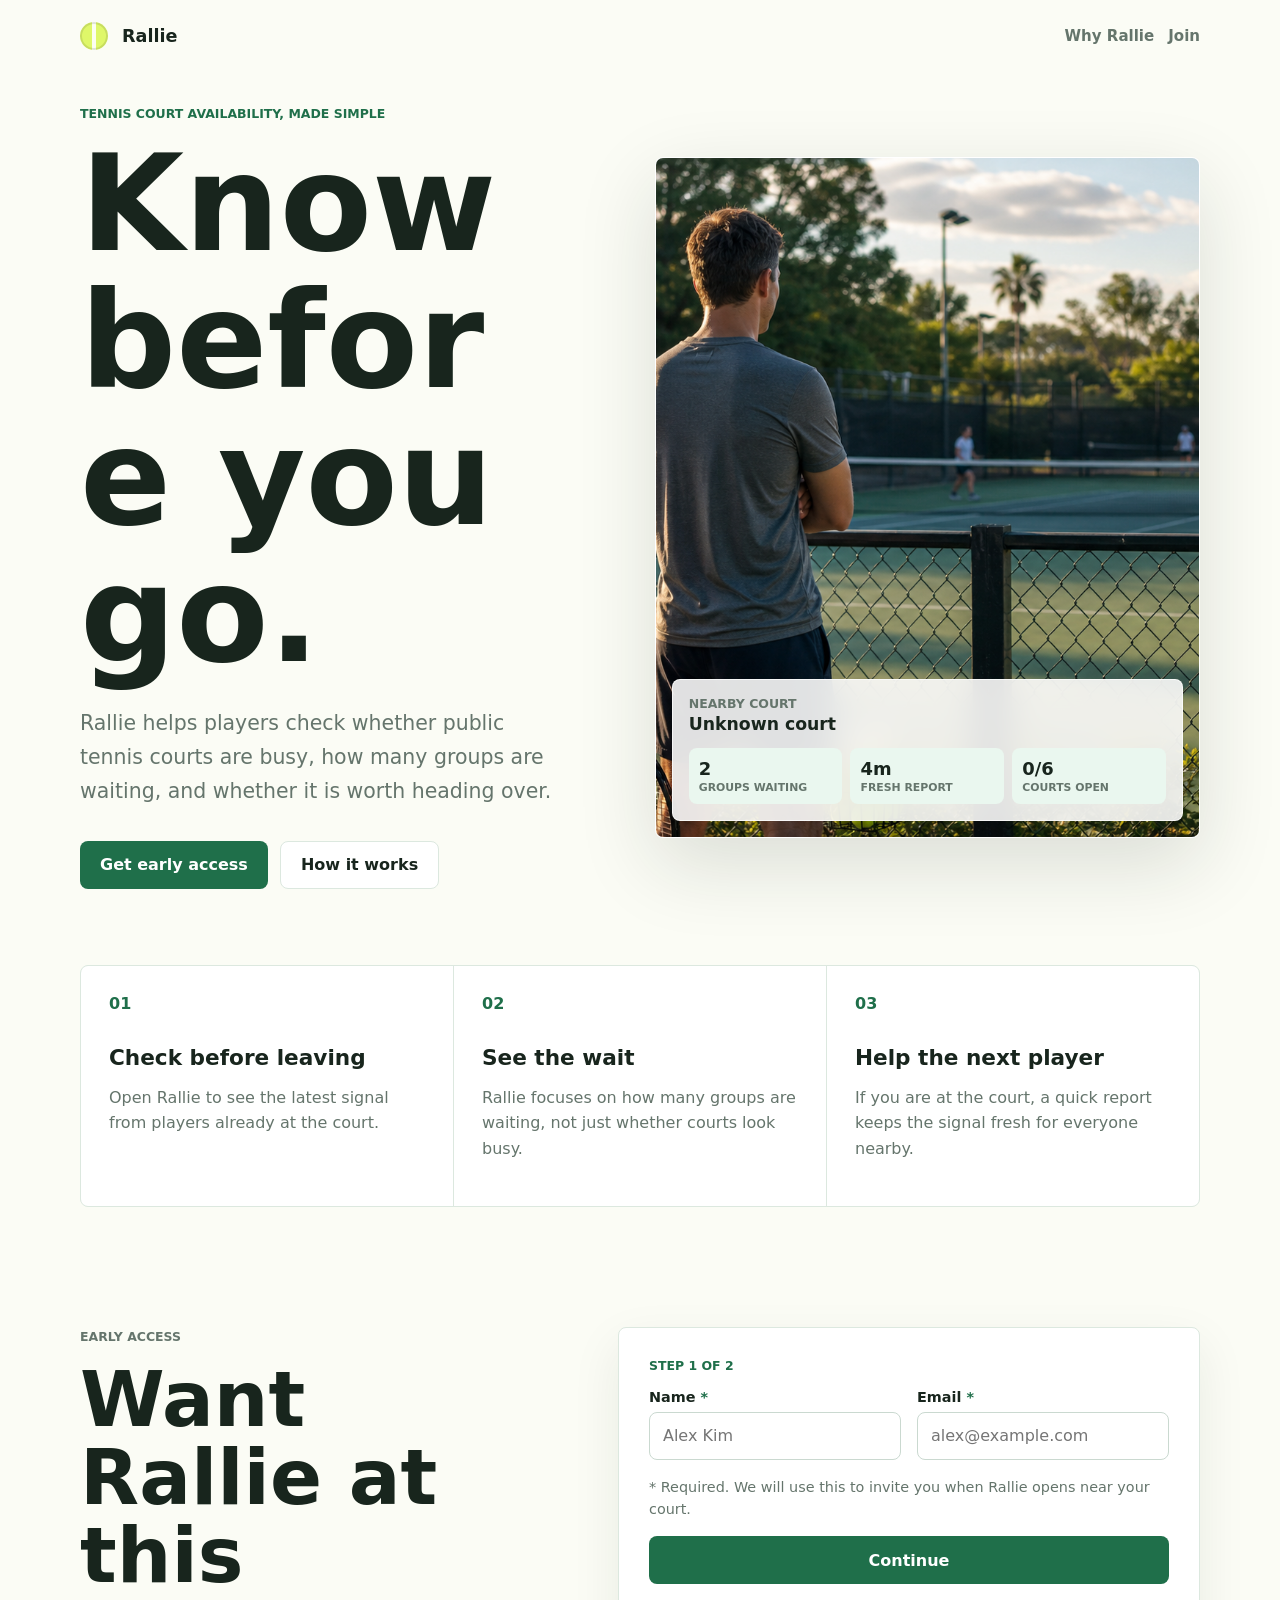
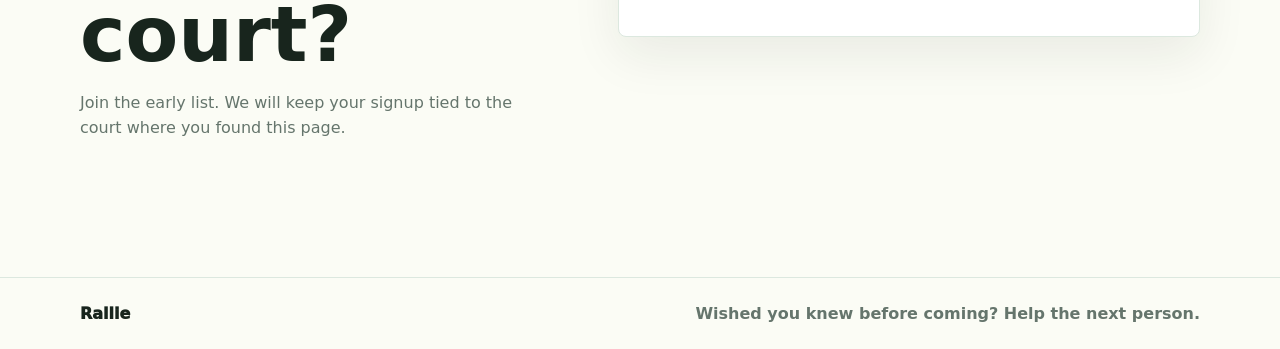
==== outputs/rallie-home/index.html @ 40f1c39b "Initial commit" ====
<!doctype html>
<html lang="en">
  <head>
    <meta charset="utf-8" />
    <meta name="viewport" content="width=device-width, initial-scale=1" />
    <title>Rallie | Tennis Court Availability</title>
    <meta
      name="description"
      content="Rallie helps tennis players know if public courts are worth heading to before they leave."
    />
    <link rel="preload" href="assets/rallie-courts-hero.png" as="image" />
    <link rel="stylesheet" href="styles.css" />
  </head>
  <body>
    <header class="nav">
      <a class="brand" href="#home" aria-label="Rallie home">
        <span class="ball" aria-hidden="true"></span>
        <span>Rallie</span>
      </a>
      <nav aria-label="Main navigation">
        <a href="#why">Why Rallie</a>
        <a href="#join">Join</a>
      </nav>
    </header>

    <main id="home">
      <section class="hero">
        <div class="hero-copy">
          <p class="kicker">Tennis court availability, made simple</p>
          <h1>Know before you go.</h1>
          <p class="lede">
            Rallie helps players check whether public tennis courts are busy,
            how many groups are waiting, and whether it is worth heading over.
          </p>
          <div class="actions">
            <a class="primary" href="#join">Get early access</a>
            <a class="secondary" href="#why">How it works</a>
          </div>
        </div>

        <div class="hero-card" aria-label="Rallie preview">
          <img src="assets/rallie-courts-hero.png" alt="Public tennis courts at golden hour" />
          <div class="signal-card">
            <div>
              <span>Nearby court</span>
              <strong id="previewCourt">Court from QR code</strong>
            </div>
            <div class="signal-grid">
              <p><strong>2</strong><span>groups waiting</span></p>
              <p><strong>4m</strong><span>fresh report</span></p>
              <p><strong>0/6</strong><span>courts open</span></p>
            </div>
          </div>
        </div>
      </section>

      <section class="strip" id="why" aria-label="How Rallie works">
        <article>
          <span>01</span>
          <h2>Check before leaving</h2>
          <p>Open Rallie to see the latest signal from players already at the court.</p>
        </article>
        <article>
          <span>02</span>
          <h2>See the wait</h2>
          <p>Rallie focuses on how many groups are waiting, not just whether courts look busy.</p>
        </article>
        <article>
          <span>03</span>
          <h2>Help the next player</h2>
          <p>If you are at the court, a quick report keeps the signal fresh for everyone nearby.</p>
        </article>
      </section>

      <section class="join" id="join">
        <div class="join-copy">
          <p class="kicker">Early access</p>
          <h2>Want Rallie at this court?</h2>
          <p>
            Join the early list. We will keep your signup tied to the court
            where you found this page.
          </p>
        </div>

        <form id="leadForm" class="form">
          <input type="hidden" id="sourceUrl" name="sourceUrl" />
          <input type="hidden" name="preferences" value="early_access" />

          <div class="form-step active" data-step="1">
            <div class="step-label">Step 1 of 2</div>
            <label>
              <span>Name <em>*</em></span>
              <input name="name" autocomplete="name" required placeholder="Alex Kim" />
            </label>

            <label>
              <span>Email <em>*</em></span>
              <input name="email" type="email" autocomplete="email" required placeholder="alex@example.com" />
            </label>

            <p class="fine-print">
              * Required. We will use this to invite you when Rallie opens near
              your court.
            </p>

            <button type="button" id="continueButton">Continue</button>
          </div>

          <div class="form-step" data-step="2">
            <div class="step-label">Step 2 of 2</div>
            <h3>Want the early invite first?</h3>
            <p class="step-copy">
              Add your phone number and we can send a quick early access invite
              when Rallie is ready for this court.
            </p>

            <label>
              <span>Phone</span>
              <input
                name="phone"
                type="tel"
                autocomplete="tel"
                placeholder="(555) 123-4567"
                data-phone-field
              />
            </label>

            <label class="check consent">
              <input type="checkbox" name="smsConsent" />
              <span>Text me an early access invite when Rallie is ready.</span>
            </label>

            <div class="form-actions">
              <button type="submit">Get early access</button>
              <button class="ghost-button" type="button" id="skipPhoneButton">Skip for now</button>
            </div>

            <p class="fine-print">
              By joining, you agree to receive Rallie updates. You can
              unsubscribe anytime. No phone? Use Skip for now.
            </p>
          </div>
          <div class="form-step success-step" data-step="success">
            <div class="reserved-badge" aria-hidden="true">Reservation held</div>
            <h3>Your Rallie reservation is on the board.</h3>
            <p class="step-copy">
              We tucked an early access invite under your name. When Rallie
              opens for this court, you will be one of the first to know.
            </p>
            <button type="button" id="anotherReservationButton">Add another reservation</button>
          </div>
          <p class="message" id="message" role="status" aria-live="polite"></p>
        </form>
      </section>
    </main>

    <footer>
      <span>Rallie</span>
      <span>Wished you knew before coming? Help the next person.</span>
    </footer>

    <script src="script.js"></script>
  </body>
</html>
---- outputs/rallie-home/styles.css ----
:root {
  --ink: #18251d;
  --muted: #65756c;
  --green: #1f6f4a;
  --mint: #eaf7ef;
  --lime: #dff769;
  --cream: #fbfcf5;
  --line: #dce8df;
  --white: #ffffff;
  --sky: #dff3fb;
  font-family:
    Inter, ui-sans-serif, system-ui, -apple-system, BlinkMacSystemFont, "Segoe UI",
    sans-serif;
}

* {
  box-sizing: border-box;
}

html {
  scroll-behavior: smooth;
}

body {
  margin: 0;
  background: var(--cream);
  color: var(--ink);
}

a {
  color: inherit;
  text-decoration: none;
}

.nav {
  display: flex;
  align-items: center;
  justify-content: space-between;
  width: min(1120px, calc(100% - 32px));
  margin: 0 auto;
  padding: 22px 0;
}

.brand,
.nav nav {
  display: flex;
  align-items: center;
  gap: 14px;
}

.brand {
  font-size: 1.1rem;
  font-weight: 900;
}

.ball {
  width: 28px;
  height: 28px;
  border-radius: 50%;
  background:
    linear-gradient(90deg, transparent 43%, rgba(255, 255, 255, 0.9) 43% 57%, transparent 57%),
    var(--lime);
  box-shadow: inset 0 0 0 2px rgba(24, 37, 29, 0.12);
}

.nav nav {
  color: var(--muted);
  font-size: 0.94rem;
  font-weight: 750;
}

.hero {
  display: grid;
  grid-template-columns: minmax(0, 0.9fr) minmax(360px, 1fr);
  gap: clamp(32px, 7vw, 84px);
  align-items: center;
  width: min(1120px, calc(100% - 32px));
  min-height: calc(100vh - 76px);
  margin: 0 auto;
  padding: 34px 0 76px;
}

.kicker {
  margin: 0 0 14px;
  color: var(--green);
  font-size: 0.78rem;
  font-weight: 900;
  letter-spacing: 0;
  text-transform: uppercase;
}

h1,
h2,
p {
  overflow-wrap: anywhere;
}

h1,
h2 {
  margin: 0;
  line-height: 1.02;
  letter-spacing: 0;
}

h1 {
  max-width: 620px;
  font-size: clamp(4rem, 11vw, 8.4rem);
}

.lede {
  max-width: 560px;
  margin: 24px 0 0;
  color: var(--muted);
  font-size: clamp(1.1rem, 2vw, 1.28rem);
  line-height: 1.65;
}

.actions {
  display: flex;
  flex-wrap: wrap;
  gap: 12px;
  margin-top: 32px;
}

.primary,
.secondary,
button {
  display: inline-flex;
  min-height: 48px;
  align-items: center;
  justify-content: center;
  border-radius: 8px;
  padding: 0 20px;
  font: inherit;
  font-weight: 850;
}

.primary,
button {
  border: 0;
  background: var(--green);
  color: white;
  cursor: pointer;
}

.secondary {
  border: 1px solid var(--line);
  background: white;
  color: var(--ink);
}

.hero-card {
  position: relative;
  overflow: hidden;
  border: 1px solid rgba(255, 255, 255, 0.72);
  border-radius: 8px;
  background: white;
  box-shadow: 0 26px 80px rgba(24, 37, 29, 0.14);
}

.hero-card img {
  display: block;
  width: 100%;
  aspect-ratio: 4 / 5;
  object-fit: cover;
}

.signal-card {
  position: absolute;
  right: 16px;
  bottom: 16px;
  left: 16px;
  border: 1px solid rgba(255, 255, 255, 0.7);
  border-radius: 8px;
  padding: 16px;
  background: rgba(255, 255, 255, 0.88);
  backdrop-filter: blur(16px);
}

.signal-card span {
  display: block;
  color: var(--muted);
  font-size: 0.78rem;
  font-weight: 800;
  text-transform: uppercase;
}

.signal-card strong {
  display: block;
  margin-top: 3px;
  font-size: 1.08rem;
}

.signal-grid {
  display: grid;
  grid-template-columns: repeat(3, minmax(0, 1fr));
  gap: 8px;
  margin-top: 14px;
}

.signal-grid p {
  margin: 0;
  border-radius: 8px;
  padding: 10px;
  background: var(--mint);
}

.signal-grid p strong {
  margin: 0;
  font-size: 1.12rem;
}

.signal-grid p span {
  margin-top: 2px;
  font-size: 0.68rem;
}

.strip {
  display: grid;
  grid-template-columns: repeat(3, minmax(0, 1fr));
  gap: 1px;
  overflow: hidden;
  width: min(1120px, calc(100% - 32px));
  margin: 0 auto;
  border: 1px solid var(--line);
  border-radius: 8px;
  background: var(--line);
}

.strip article {
  min-height: 210px;
  padding: 28px;
  background: white;
}

.strip span {
  color: var(--green);
  font-weight: 900;
}

.strip h2 {
  margin-top: 34px;
  font-size: 1.35rem;
}

.strip p,
.join-copy p {
  color: var(--muted);
  line-height: 1.6;
}

.join {
  display: grid;
  grid-template-columns: minmax(0, 0.78fr) minmax(360px, 1fr);
  gap: clamp(32px, 7vw, 84px);
  align-items: start;
  width: min(1120px, calc(100% - 32px));
  margin: 0 auto;
  padding: clamp(72px, 10vw, 120px) 0;
}

.join h2 {
  font-size: clamp(2.35rem, 6vw, 5rem);
}

.form {
  border: 1px solid var(--line);
  border-radius: 8px;
  padding: clamp(20px, 4vw, 30px);
  background: white;
  box-shadow: 0 18px 50px rgba(24, 37, 29, 0.08);
}

.form-step {
  display: none;
  grid-template-columns: repeat(2, minmax(0, 1fr));
  gap: 16px;
  opacity: 0;
  transform: translateY(8px);
}

.form-step.active {
  display: grid;
  opacity: 1;
  transform: translateY(0);
  animation: stepIn 180ms ease-out;
}

.step-label,
.step-copy,
.fine-print,
.form-step h3 {
  grid-column: 1 / -1;
}

.step-label {
  color: var(--green);
  font-size: 0.78rem;
  font-weight: 900;
  text-transform: uppercase;
}

.form-step h3 {
  margin: 0;
  font-size: clamp(1.7rem, 4vw, 2.35rem);
  line-height: 1.05;
}

.success-step {
  text-align: center;
}

.success-step h3,
.success-step .step-copy,
.success-step button,
.reserved-badge {
  grid-column: 1 / -1;
}

.reserved-badge {
  display: inline-flex;
  width: fit-content;
  min-height: 40px;
  align-items: center;
  justify-content: center;
  justify-self: center;
  border-radius: 999px;
  padding: 0 18px;
  background: var(--lime);
  color: var(--ink);
  font-size: 0.78rem;
  font-weight: 950;
  text-transform: uppercase;
  box-shadow: 0 10px 24px rgba(31, 111, 74, 0.12);
}

.step-copy,
.fine-print {
  margin: 0;
  color: var(--muted);
  line-height: 1.55;
}

.fine-print {
  font-size: 0.9rem;
}

@keyframes stepIn {
  from {
    opacity: 0;
    transform: translateY(8px);
  }

  to {
    opacity: 1;
    transform: translateY(0);
  }
}

label,
fieldset {
  min-width: 0;
}

label span,
legend {
  display: block;
  margin-bottom: 7px;
  color: var(--ink);
  font-size: 0.9rem;
  font-weight: 850;
}

label em {
  color: var(--green);
  font-style: normal;
}

input:not([type="checkbox"]) {
  width: 100%;
  min-height: 48px;
  border: 1px solid #cad9d0;
  border-radius: 8px;
  padding: 0 13px;
  background: white;
  color: var(--ink);
  font: inherit;
}

input[readonly] {
  background: #f2f7f4;
  color: var(--muted);
}

input:focus {
  border-color: var(--green);
  outline: 3px solid rgba(223, 247, 105, 0.5);
}

fieldset,
.consent,
button,
.form-actions,
.message {
  grid-column: 1 / -1;
}

fieldset {
  margin: 6px 0 0;
  border: 0;
  padding: 0;
}

.check {
  display: grid;
  grid-template-columns: 20px minmax(0, 1fr);
  gap: 10px;
  align-items: start;
  margin-top: 11px;
  color: var(--muted);
  line-height: 1.45;
}

.check input {
  width: 18px;
  height: 18px;
  margin: 2px 0 0;
  accent-color: var(--green);
}

.check span {
  margin: 0;
  color: inherit;
  font-size: 0.95rem;
  font-weight: 650;
}

.form-actions {
  display: grid;
  grid-template-columns: minmax(0, 1fr) auto;
  gap: 12px;
  align-items: center;
}

.ghost-button {
  border: 1px solid var(--line);
  background: white;
  color: var(--green);
}

.message {
  min-height: 22px;
  margin: 0;
  color: var(--green);
  font-weight: 850;
}

footer {
  display: flex;
  flex-wrap: wrap;
  justify-content: space-between;
  gap: 12px;
  border-top: 1px solid var(--line);
  padding: 26px max(16px, calc((100vw - 1120px) / 2));
  color: var(--muted);
  font-weight: 750;
}

footer span:first-child {
  color: var(--ink);
  font-weight: 950;
}

@media (max-width: 850px) {
  .nav {
    padding: 16px 0 10px;
  }

  .hero,
  .join {
    grid-template-columns: 1fr;
  }

  .hero {
    min-height: auto;
    gap: 30px;
    padding-top: 42px;
    padding-bottom: 54px;
  }

  .hero-card img {
    aspect-ratio: 16 / 10;
    object-position: center 42%;
  }

  .strip {
    grid-template-columns: 1fr;
  }
}

@media (max-width: 560px) {
  body {
    background:
      linear-gradient(180deg, #fbfcf5 0%, #fbfcf5 64%, #f2f9ef 100%);
  }

  .nav {
    width: min(100% - 36px, 1120px);
  }

  .nav nav a:first-child {
    display: none;
  }

  .brand {
    font-size: 1rem;
  }

  .ball {
    width: 26px;
    height: 26px;
  }

  .hero,
  .strip,
  .join {
    width: min(100% - 36px, 1120px);
  }

  .hero {
    padding-top: 46px;
    padding-bottom: 42px;
  }

  .kicker {
    margin-bottom: 12px;
    font-size: 0.72rem;
    line-height: 1.35;
  }

  h1 {
    max-width: 9ch;
    font-size: clamp(2.85rem, 13vw, 3.85rem);
    line-height: 1;
  }

  .lede {
    margin-top: 18px;
    font-size: 1rem;
    line-height: 1.55;
  }

  .actions,
  .primary,
  .secondary {
    width: 100%;
  }

  .actions {
    gap: 10px;
    margin-top: 28px;
  }

  .hero-card {
    overflow: visible;
    border: 0;
    background: transparent;
    box-shadow: none;
  }

  .hero-card img {
    border: 1px solid rgba(255, 255, 255, 0.72);
    border-radius: 8px 8px 0 0;
    aspect-ratio: 16 / 9;
    object-position: center center;
    box-shadow: 0 20px 46px rgba(24, 37, 29, 0.12);
  }

  .signal-card {
    position: static;
    border-radius: 0 0 8px 8px;
    border-color: var(--line);
    border-top: 0;
    padding: 14px;
    background: white;
    backdrop-filter: none;
    box-shadow: 0 16px 36px rgba(24, 37, 29, 0.08);
  }

  .signal-card > div:first-child {
    margin-bottom: 10px;
  }

  .signal-card strong {
    font-size: 1rem;
  }

  .signal-grid,
  .form-step,
  .form-actions {
    grid-template-columns: 1fr;
  }

  .signal-grid {
    gap: 8px;
    margin-top: 0;
  }

  .signal-grid p {
    display: grid;
    grid-template-columns: auto 1fr;
    gap: 10px;
    align-items: baseline;
    padding: 10px 12px;
  }

  .signal-grid p strong {
    font-size: 1.08rem;
  }

  .signal-grid p span {
    margin-top: 0;
  }

  .strip article {
    min-height: auto;
    padding: 24px;
  }

  .strip h2 {
    margin-top: 24px;
  }

  .join {
    padding: 64px 0 88px;
  }

  .join h2 {
    font-size: clamp(2.6rem, 13vw, 3.8rem);
  }

  .form {
    padding: 22px;
  }
}
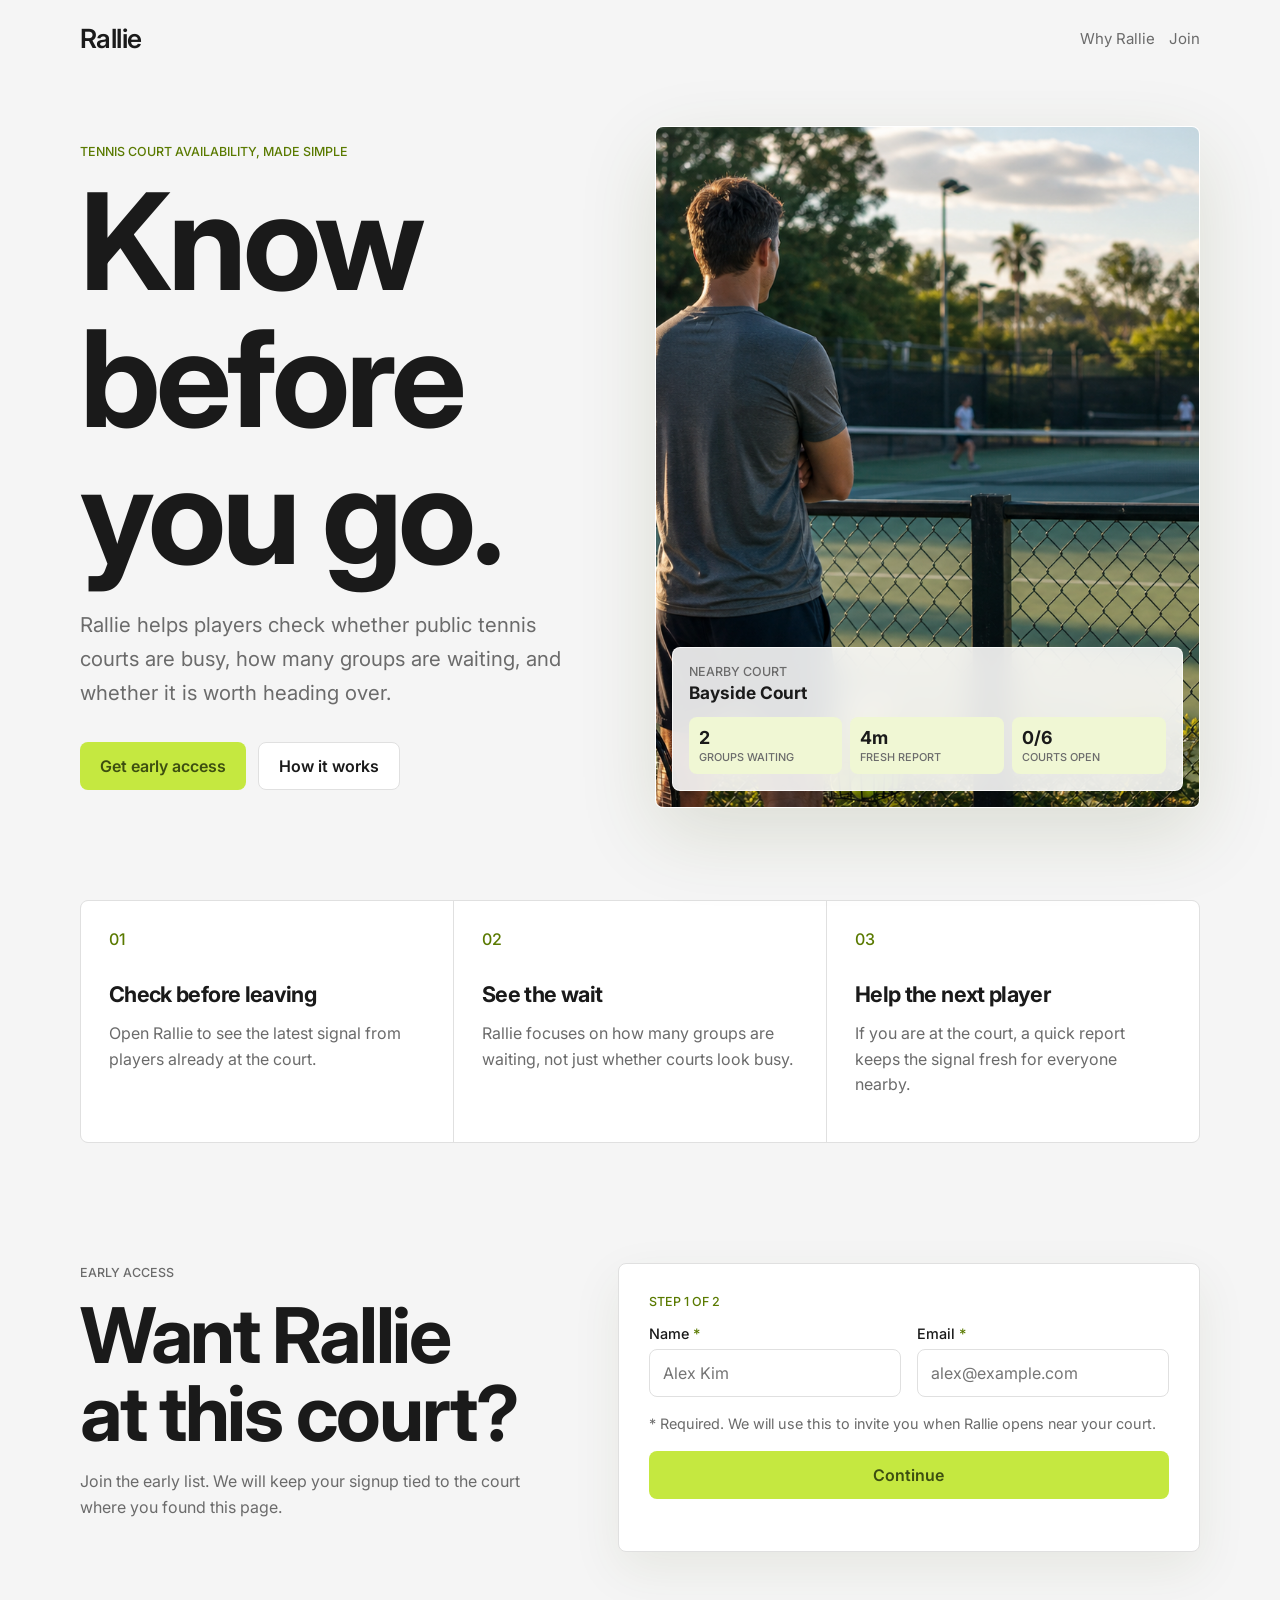
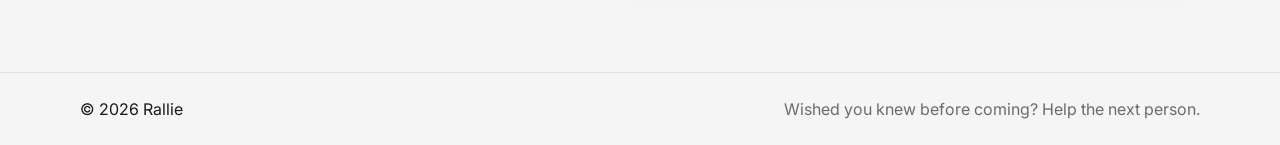
==== commit e21e0f90: "Apply Rallie brand palette, typography, and UI polish to home page - Replace color palette with app-" ====
--- a/outputs/rallie-home/index.html
+++ b/outputs/rallie-home/index.html
@@ -9,12 +9,14 @@
       content="Rallie helps tennis players know if public courts are worth heading to before they leave."
     />
     <link rel="preload" href="assets/rallie-courts-hero.png" as="image" />
+    <link rel="preconnect" href="https://fonts.googleapis.com" />
+    <link rel="preconnect" href="https://fonts.gstatic.com" crossorigin />
+    <link href="https://fonts.googleapis.com/css2?family=Inter:wght@400;500;600;700;800;900&display=swap" rel="stylesheet" />
     <link rel="stylesheet" href="styles.css" />
   </head>
   <body>
     <header class="nav">
       <a class="brand" href="#home" aria-label="Rallie home">
-        <span class="ball" aria-hidden="true"></span>
         <span>Rallie</span>
       </a>
       <nav aria-label="Main navigation">
@@ -43,7 +45,7 @@
           <div class="signal-card">
             <div>
               <span>Nearby court</span>
-              <strong id="previewCourt">Court from QR code</strong>
+              <strong id="previewCourt">Bayside Court</strong>
             </div>
             <div class="signal-grid">
               <p><strong>2</strong><span>groups waiting</span></p>
@@ -75,7 +77,7 @@
       <section class="join" id="join">
         <div class="join-copy">
           <p class="kicker">Early access</p>
-          <h2>Want Rallie at this court?</h2>
+          <h2>Want Rallie <span style="white-space:nowrap">at this court?</span></h2>
           <p>
             Join the early list. We will keep your signup tied to the court
             where you found this page.
@@ -155,7 +157,7 @@
     </main>
 
     <footer>
-      <span>Rallie</span>
+      <span>© 2026 Rallie</span>
       <span>Wished you knew before coming? Help the next person.</span>
     </footer>
 
--- a/outputs/rallie-home/styles.css
+++ b/outputs/rallie-home/styles.css
@@ -1,13 +1,17 @@
 :root {
-  --ink: #18251d;
-  --muted: #65756c;
-  --green: #1f6f4a;
-  --mint: #eaf7ef;
-  --lime: #dff769;
-  --cream: #fbfcf5;
-  --line: #dce8df;
+  /* Rallie brand palette — extracted from app mockups */
+  --ink: #1a1a1a;
+  --muted: #6b6b6b;
+  --green: #5a7a00;
+  --mint: #f0f7d4;
+  --lime: #c5e840;
+  --cream: #f5f5f5;
+  --line: #e0e0e0;
   --white: #ffffff;
-  --sky: #dff3fb;
+  --olive: #4a5e1a;
+  --olive-dark: #3d4f10;
+  --toggle-green: #2d3d00;
+  --sky: #f5f5f5;
   font-family:
     Inter, ui-sans-serif, system-ui, -apple-system, BlinkMacSystemFont, "Segoe UI",
     sans-serif;
@@ -49,8 +53,9 @@
 }
 
 .brand {
-  font-size: 1.1rem;
-  font-weight: 900;
+  font-size: 1.65rem;
+  font-weight: 600;
+  letter-spacing: -0.02em;
 }
 
 .ball {
@@ -60,13 +65,13 @@
   background:
     linear-gradient(90deg, transparent 43%, rgba(255, 255, 255, 0.9) 43% 57%, transparent 57%),
     var(--lime);
-  box-shadow: inset 0 0 0 2px rgba(24, 37, 29, 0.12);
+  box-shadow: inset 0 0 0 2px rgba(61, 79, 16, 0.18);
 }
 
 .nav nav {
   color: var(--muted);
   font-size: 0.94rem;
-  font-weight: 750;
+  font-weight: 400;
 }
 
 .hero {
@@ -84,7 +89,7 @@
   margin: 0 0 14px;
   color: var(--green);
   font-size: 0.78rem;
-  font-weight: 900;
+  font-weight: 500;
   letter-spacing: 0;
   text-transform: uppercase;
 }
@@ -99,7 +104,7 @@
 h2 {
   margin: 0;
   line-height: 1.02;
-  letter-spacing: 0;
+  letter-spacing: -0.03em;
 }
 
 h1 {
@@ -132,14 +137,14 @@
   border-radius: 8px;
   padding: 0 20px;
   font: inherit;
-  font-weight: 850;
+  font-weight: 600;
 }
 
 .primary,
 button {
   border: 0;
-  background: var(--green);
-  color: white;
+  background: var(--lime);
+  color: var(--olive-dark);
   cursor: pointer;
 }
 
@@ -155,7 +160,7 @@
   border: 1px solid rgba(255, 255, 255, 0.72);
   border-radius: 8px;
   background: white;
-  box-shadow: 0 26px 80px rgba(24, 37, 29, 0.14);
+  box-shadow: 0 26px 80px rgba(61, 79, 16, 0.14);
 }
 
 .hero-card img {
@@ -181,7 +186,7 @@
   display: block;
   color: var(--muted);
   font-size: 0.78rem;
-  font-weight: 800;
+  font-weight: 500;
   text-transform: uppercase;
 }
 
@@ -225,6 +230,7 @@
   border: 1px solid var(--line);
   border-radius: 8px;
   background: var(--line);
+  scroll-margin-top: calc(50vh - 105px);
 }
 
 .strip article {
@@ -235,7 +241,7 @@
 
 .strip span {
   color: var(--green);
-  font-weight: 900;
+  font-weight: 500;
 }
 
 .strip h2 {
@@ -268,7 +274,7 @@
   border-radius: 8px;
   padding: clamp(20px, 4vw, 30px);
   background: white;
-  box-shadow: 0 18px 50px rgba(24, 37, 29, 0.08);
+  box-shadow: 0 18px 50px rgba(61, 79, 16, 0.08);
 }
 
 .form-step {
@@ -296,7 +302,7 @@
 .step-label {
   color: var(--green);
   font-size: 0.78rem;
-  font-weight: 900;
+  font-weight: 500;
   text-transform: uppercase;
 }
 
@@ -329,9 +335,9 @@
   background: var(--lime);
   color: var(--ink);
   font-size: 0.78rem;
-  font-weight: 950;
+  font-weight: 500;
   text-transform: uppercase;
-  box-shadow: 0 10px 24px rgba(31, 111, 74, 0.12);
+  box-shadow: 0 10px 24px rgba(74, 94, 26, 0.18);
 }
 
 .step-copy,
@@ -368,7 +374,7 @@
   margin-bottom: 7px;
   color: var(--ink);
   font-size: 0.9rem;
-  font-weight: 850;
+  font-weight: 500;
 }
 
 label em {
@@ -379,7 +385,7 @@
 input:not([type="checkbox"]) {
   width: 100%;
   min-height: 48px;
-  border: 1px solid #cad9d0;
+  border: 1px solid var(--line);
   border-radius: 8px;
   padding: 0 13px;
   background: white;
@@ -388,13 +394,13 @@
 }
 
 input[readonly] {
-  background: #f2f7f4;
+  background: var(--cream);
   color: var(--muted);
 }
 
 input:focus {
-  border-color: var(--green);
-  outline: 3px solid rgba(223, 247, 105, 0.5);
+  border-color: var(--olive);
+  outline: 3px solid rgba(197, 232, 64, 0.4);
 }
 
 fieldset,
@@ -425,7 +431,7 @@
   width: 18px;
   height: 18px;
   margin: 2px 0 0;
-  accent-color: var(--green);
+  accent-color: var(--olive);
 }
 
 .check span {
@@ -445,13 +451,13 @@
 .ghost-button {
   border: 1px solid var(--line);
   background: white;
-  color: var(--green);
+  color: var(--olive);
 }
 
 .message {
   min-height: 22px;
   margin: 0;
-  color: var(--green);
+  color: var(--olive);
   font-weight: 850;
 }
 
@@ -463,12 +469,12 @@
   border-top: 1px solid var(--line);
   padding: 26px max(16px, calc((100vw - 1120px) / 2));
   color: var(--muted);
-  font-weight: 750;
+  font-weight: 400;
 }
 
 footer span:first-child {
   color: var(--ink);
-  font-weight: 950;
+  font-weight: 400;
 }
 
 @media (max-width: 850px) {
@@ -500,8 +506,7 @@
 
 @media (max-width: 560px) {
   body {
-    background:
-      linear-gradient(180deg, #fbfcf5 0%, #fbfcf5 64%, #f2f9ef 100%);
+    background: var(--cream);
   }
 
   .nav {
@@ -573,7 +578,7 @@
     border-radius: 8px 8px 0 0;
     aspect-ratio: 16 / 9;
     object-position: center center;
-    box-shadow: 0 20px 46px rgba(24, 37, 29, 0.12);
+    box-shadow: 0 20px 46px rgba(61, 79, 16, 0.12);
   }
 
   .signal-card {
@@ -584,7 +589,7 @@
     padding: 14px;
     background: white;
     backdrop-filter: none;
-    box-shadow: 0 16px 36px rgba(24, 37, 29, 0.08);
+    box-shadow: 0 16px 36px rgba(61, 79, 16, 0.08);
   }
 
   .signal-card > div:first-child {
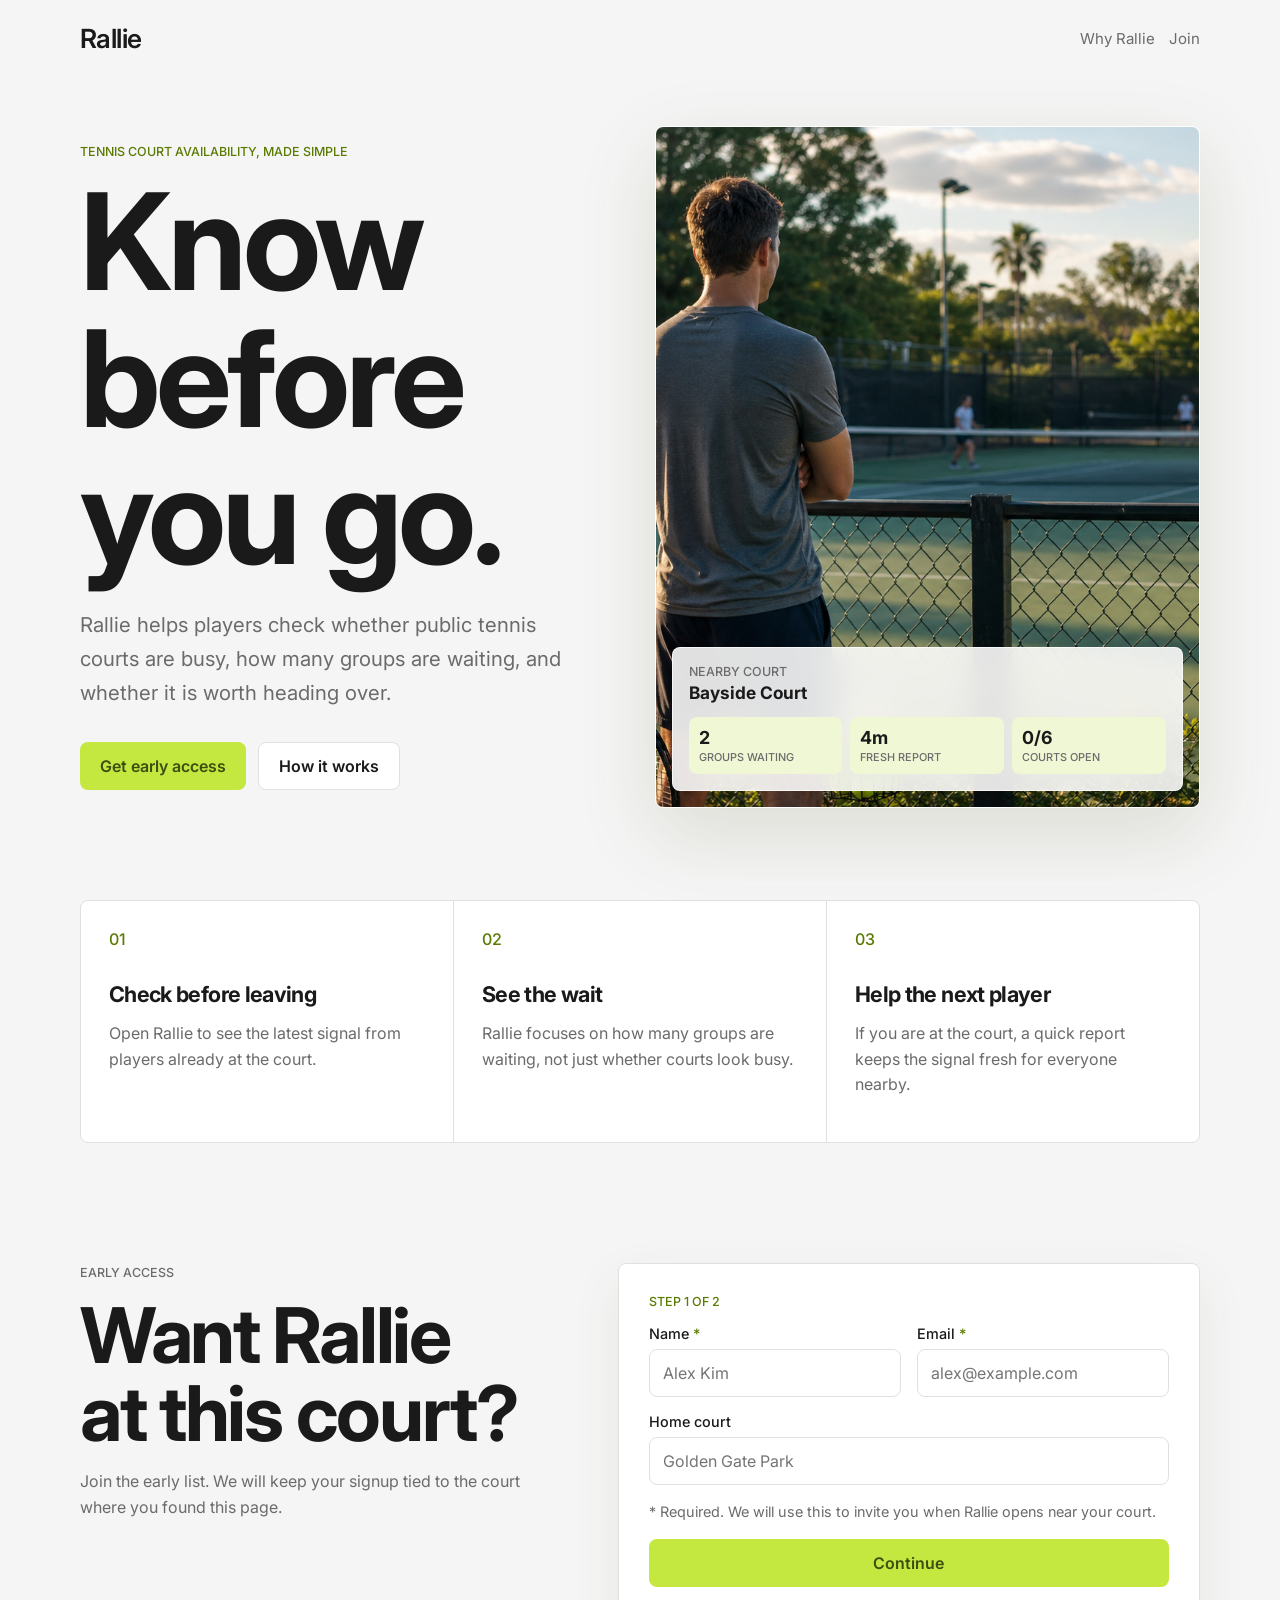
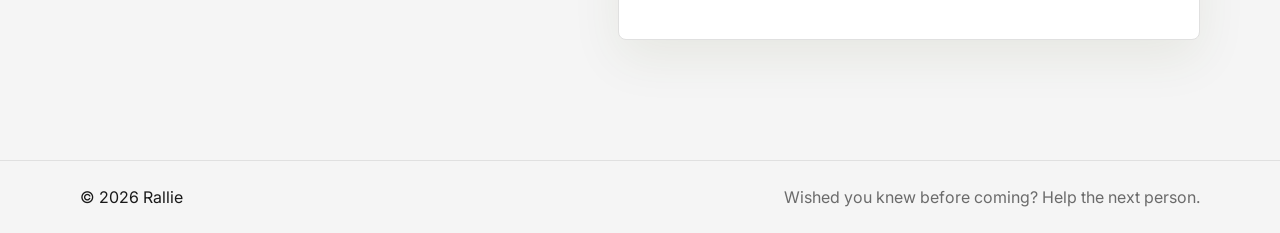
==== commit 0c7de72b: "Add home court field to signup form" ====
--- a/outputs/rallie-home/index.html
+++ b/outputs/rallie-home/index.html
@@ -100,6 +100,11 @@
               <input name="email" type="email" autocomplete="email" required placeholder="alex@example.com" />
             </label>
 
+            <label class="wide-field">
+              <span>Home court</span>
+              <input name="courtLocation" autocomplete="off" placeholder="Golden Gate Park" />
+            </label>
+
             <p class="fine-print">
               * Required. We will use this to invite you when Rallie opens near
               your court.
--- a/outputs/rallie-home/styles.css
+++ b/outputs/rallie-home/styles.css
@@ -405,6 +405,7 @@
 
 fieldset,
 .consent,
+.wide-field,
 button,
 .form-actions,
 .message {
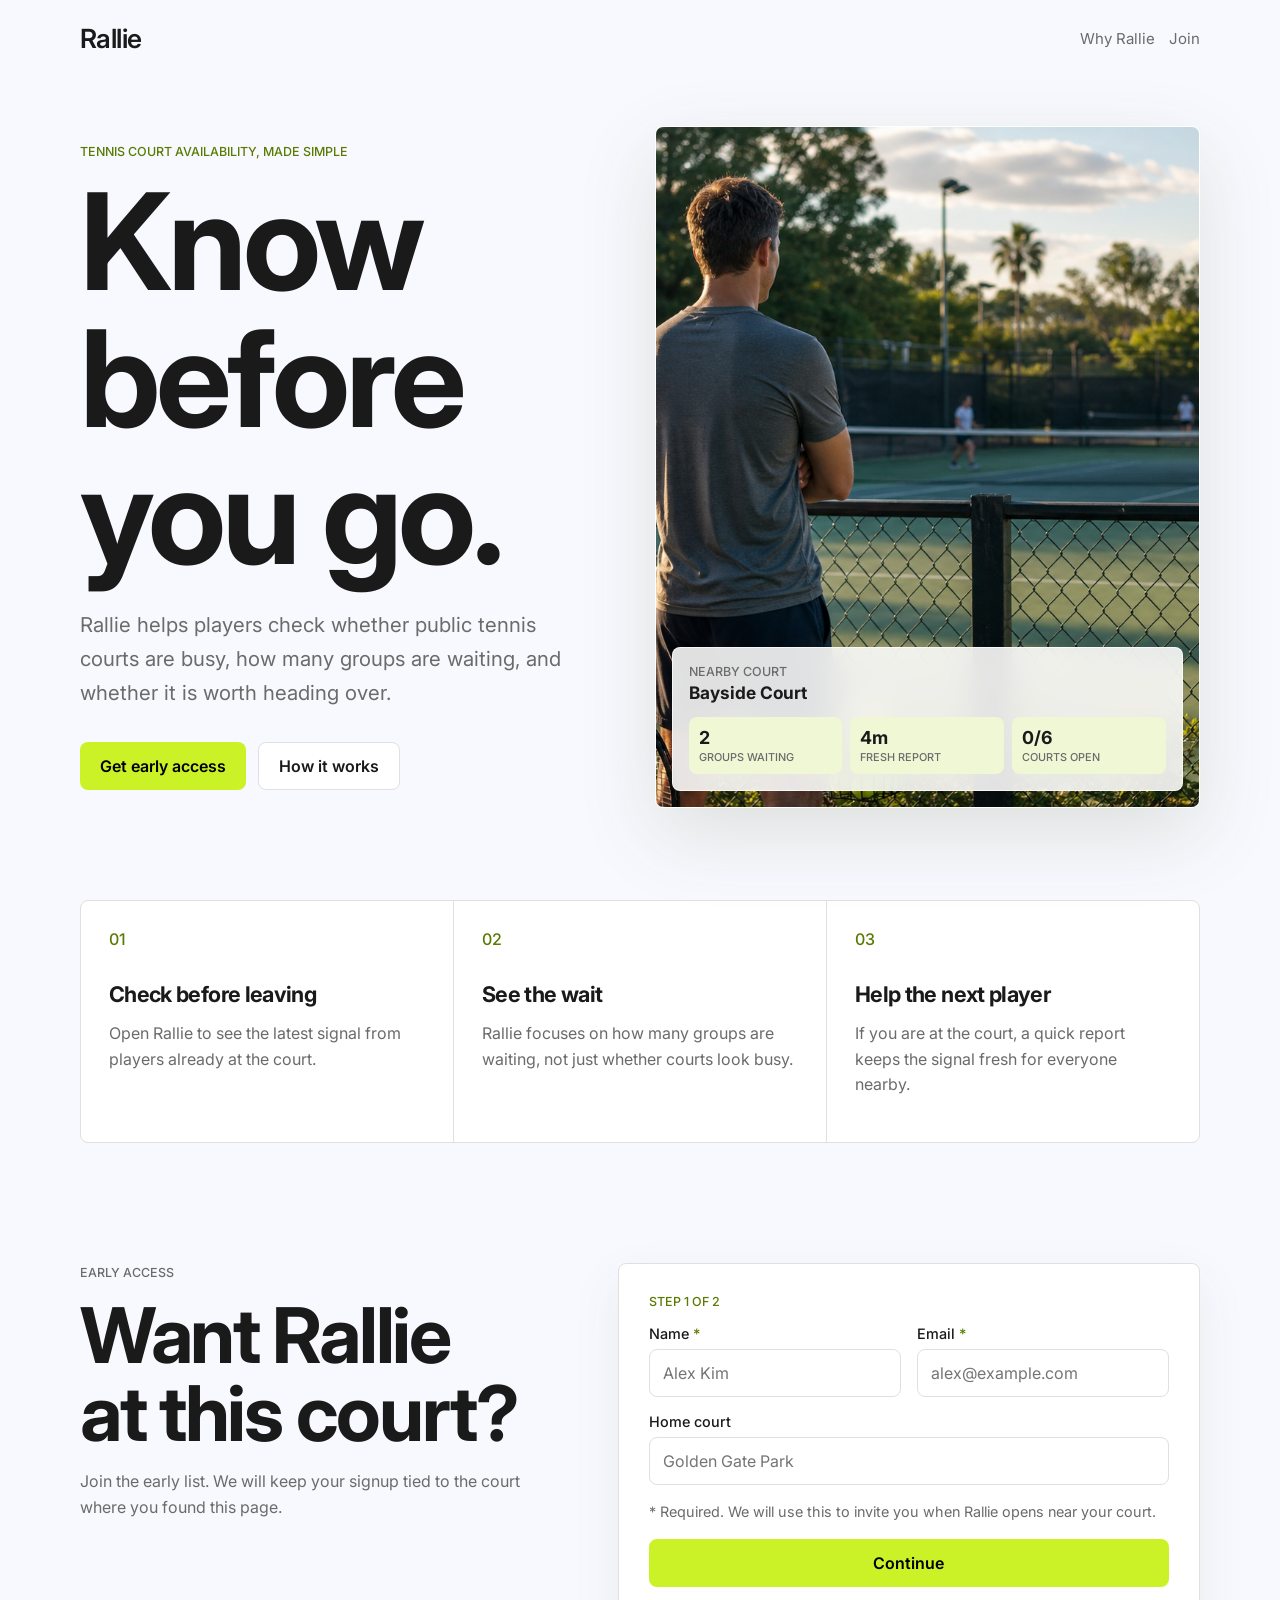
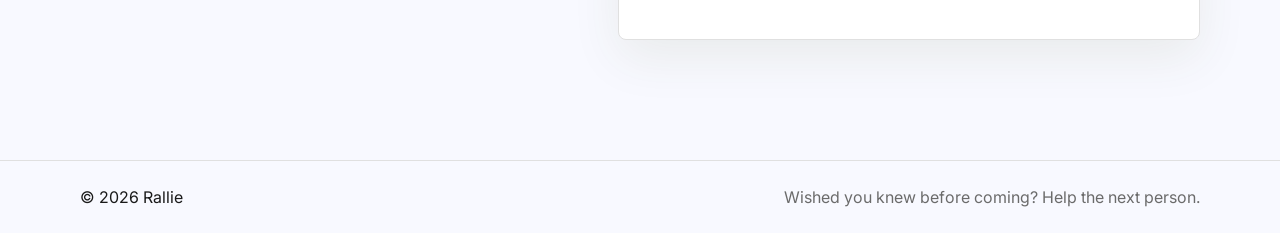
==== commit 68c98079: "Add SVG favicon Co-Authored-By: Claude Sonnet 4.6 <noreply@anthropic.com>" ====
--- a/outputs/rallie-home/index.html
+++ b/outputs/rallie-home/index.html
@@ -8,6 +8,7 @@
       name="description"
       content="Rallie helps tennis players know if public courts are worth heading to before they leave."
     />
+    <link rel="icon" type="image/svg+xml" href="assets/favicon.svg" />
     <link rel="preload" href="assets/rallie-courts-hero.png" as="image" />
     <link rel="preconnect" href="https://fonts.googleapis.com" />
     <link rel="preconnect" href="https://fonts.gstatic.com" crossorigin />
--- a/outputs/rallie-home/styles.css
+++ b/outputs/rallie-home/styles.css
@@ -4,8 +4,8 @@
   --muted: #6b6b6b;
   --green: #5a7a00;
   --mint: #f0f7d4;
-  --lime: #c5e840;
-  --cream: #f5f5f5;
+  --lime: #cbf227;
+  --cream: #f8f9ff;
   --line: #e0e0e0;
   --white: #ffffff;
   --olive: #4a5e1a;
@@ -144,7 +144,7 @@
 button {
   border: 0;
   background: var(--lime);
-  color: var(--olive-dark);
+  color: #000000;
   cursor: pointer;
 }
 
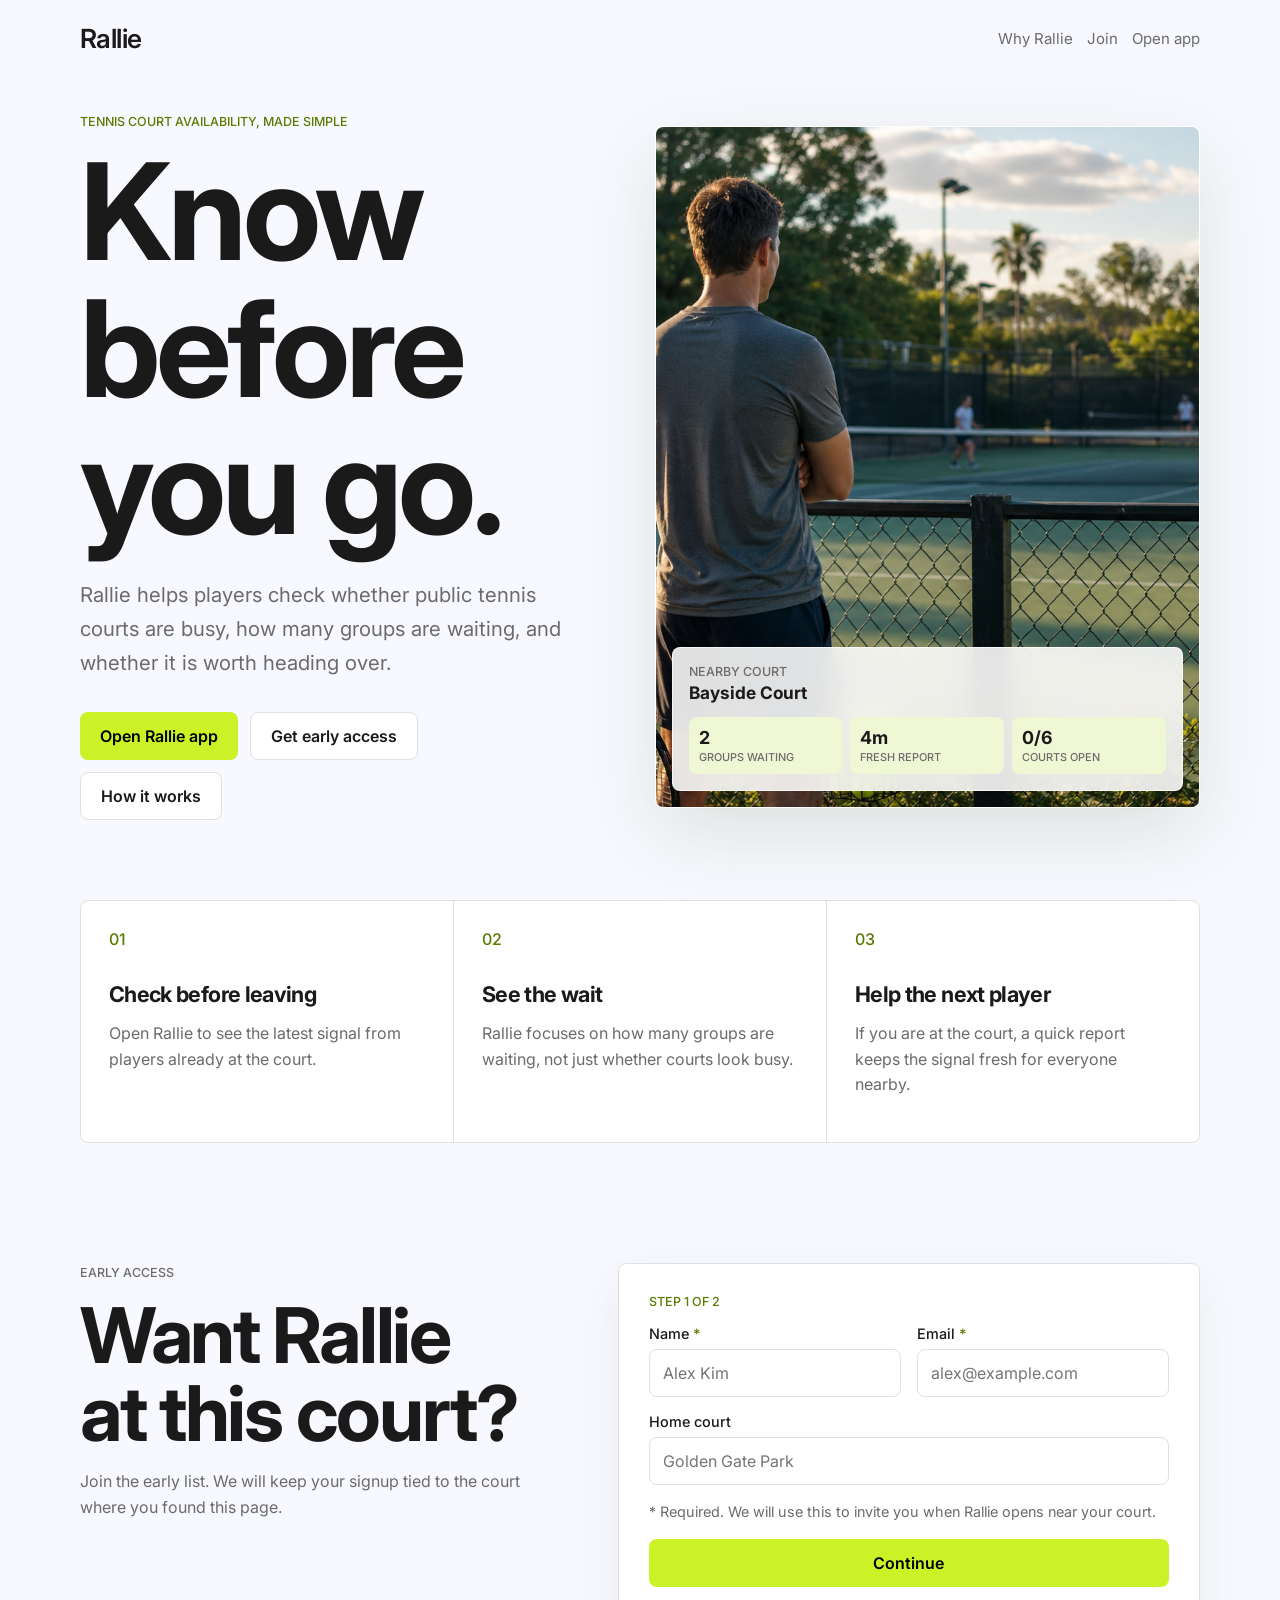
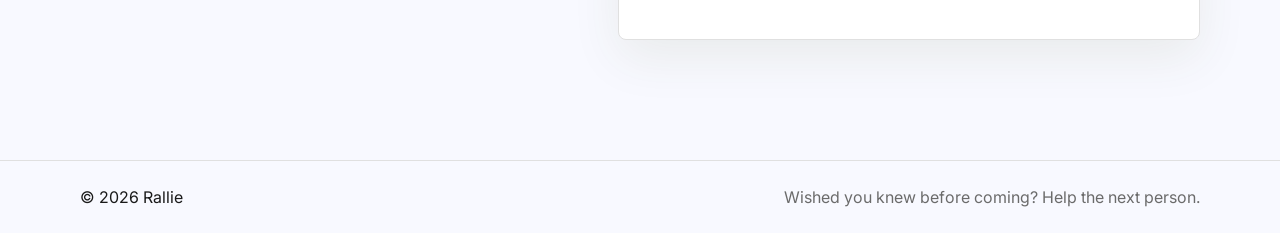
==== commit 431c5901: "Add court finder app under app route" ====
--- a/outputs/rallie-home/index.html
+++ b/outputs/rallie-home/index.html
@@ -23,6 +23,7 @@
       <nav aria-label="Main navigation">
         <a href="#why">Why Rallie</a>
         <a href="#join">Join</a>
+        <a href="app/">Open app</a>
       </nav>
     </header>
 
@@ -36,7 +37,8 @@
             how many groups are waiting, and whether it is worth heading over.
           </p>
           <div class="actions">
-            <a class="primary" href="#join">Get early access</a>
+            <a class="primary" href="app/">Open Rallie app</a>
+            <a class="secondary" href="#join">Get early access</a>
             <a class="secondary" href="#why">How it works</a>
           </div>
         </div>
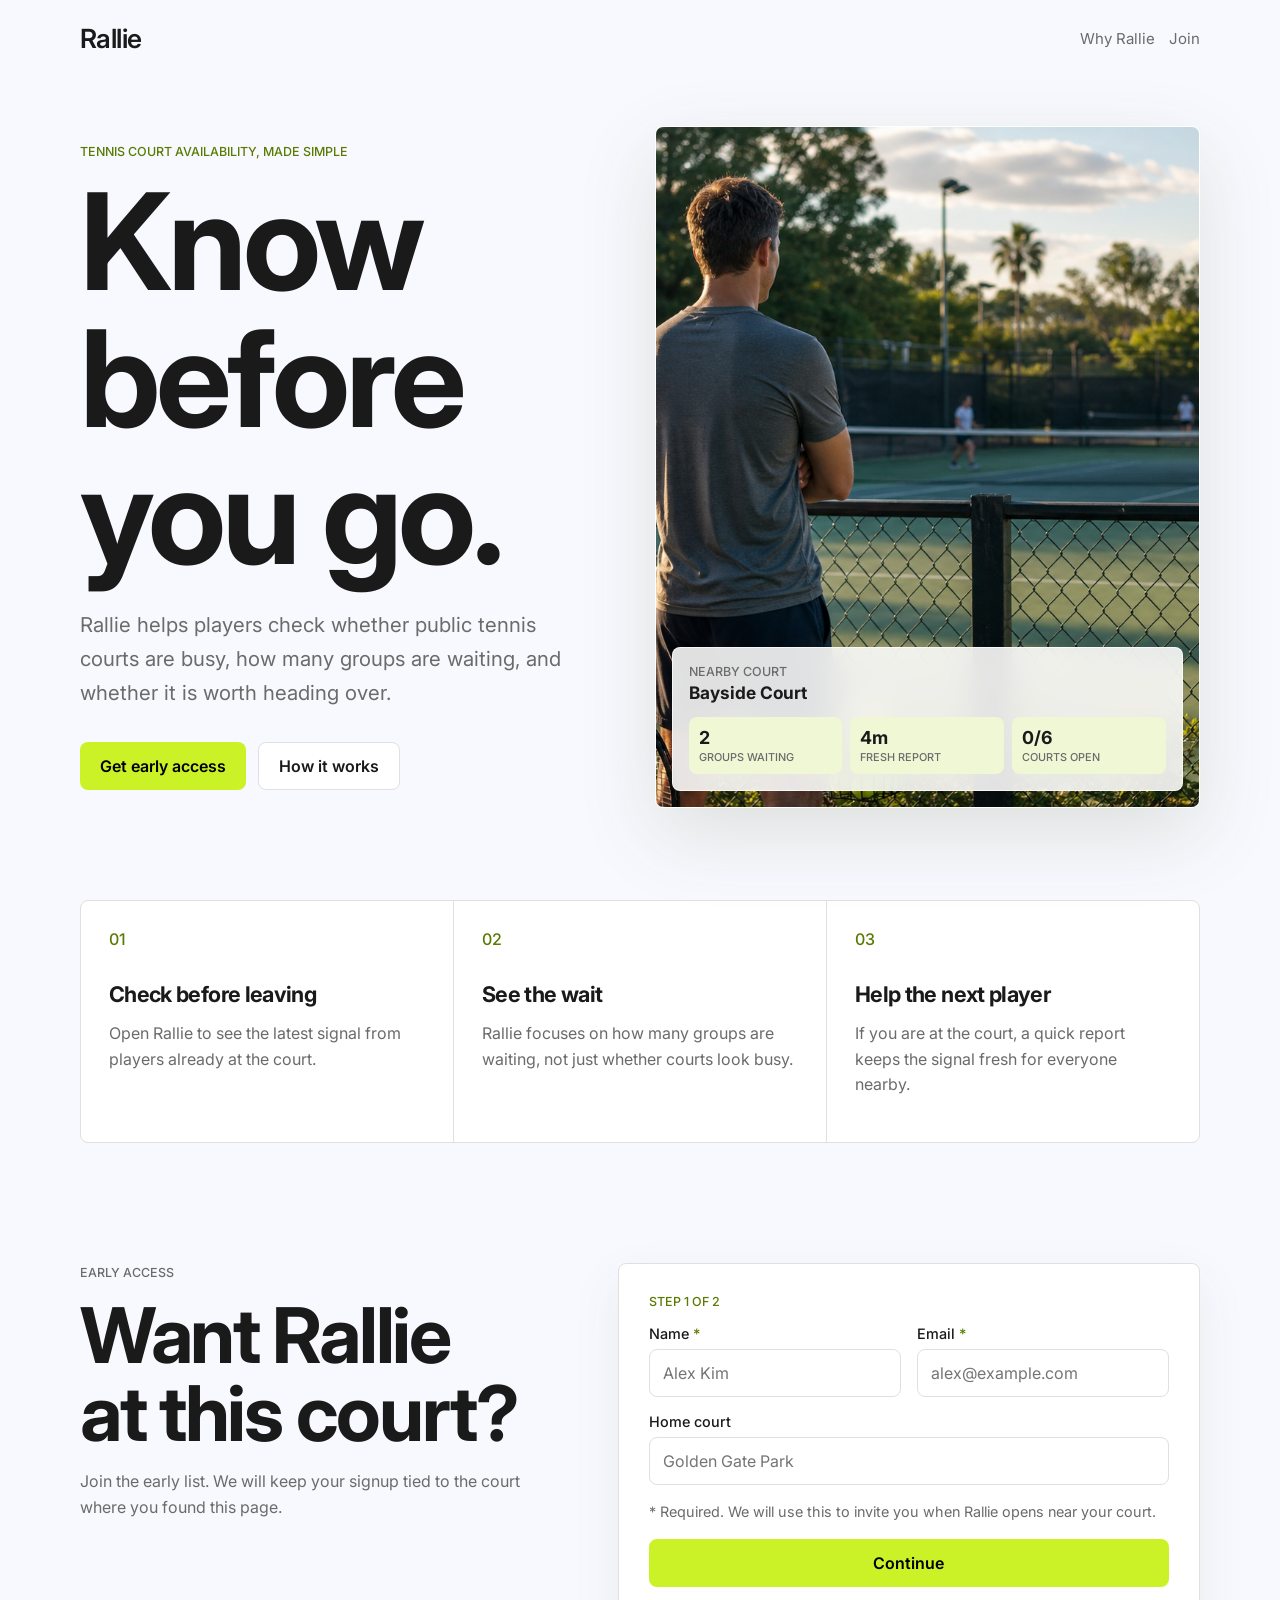
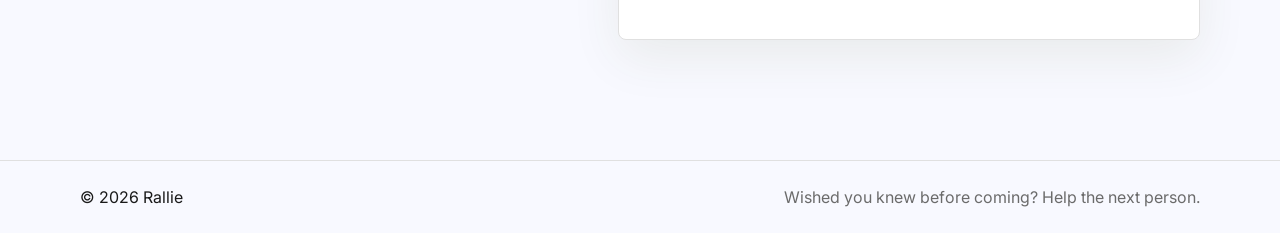
==== commit 4e8f7ab3: "Remove public app links from landing page" ====
--- a/outputs/rallie-home/index.html
+++ b/outputs/rallie-home/index.html
@@ -23,7 +23,6 @@
       <nav aria-label="Main navigation">
         <a href="#why">Why Rallie</a>
         <a href="#join">Join</a>
-        <a href="app/">Open app</a>
       </nav>
     </header>
 
@@ -37,8 +36,7 @@
             how many groups are waiting, and whether it is worth heading over.
           </p>
           <div class="actions">
-            <a class="primary" href="app/">Open Rallie app</a>
-            <a class="secondary" href="#join">Get early access</a>
+            <a class="primary" href="#join">Get early access</a>
             <a class="secondary" href="#why">How it works</a>
           </div>
         </div>
